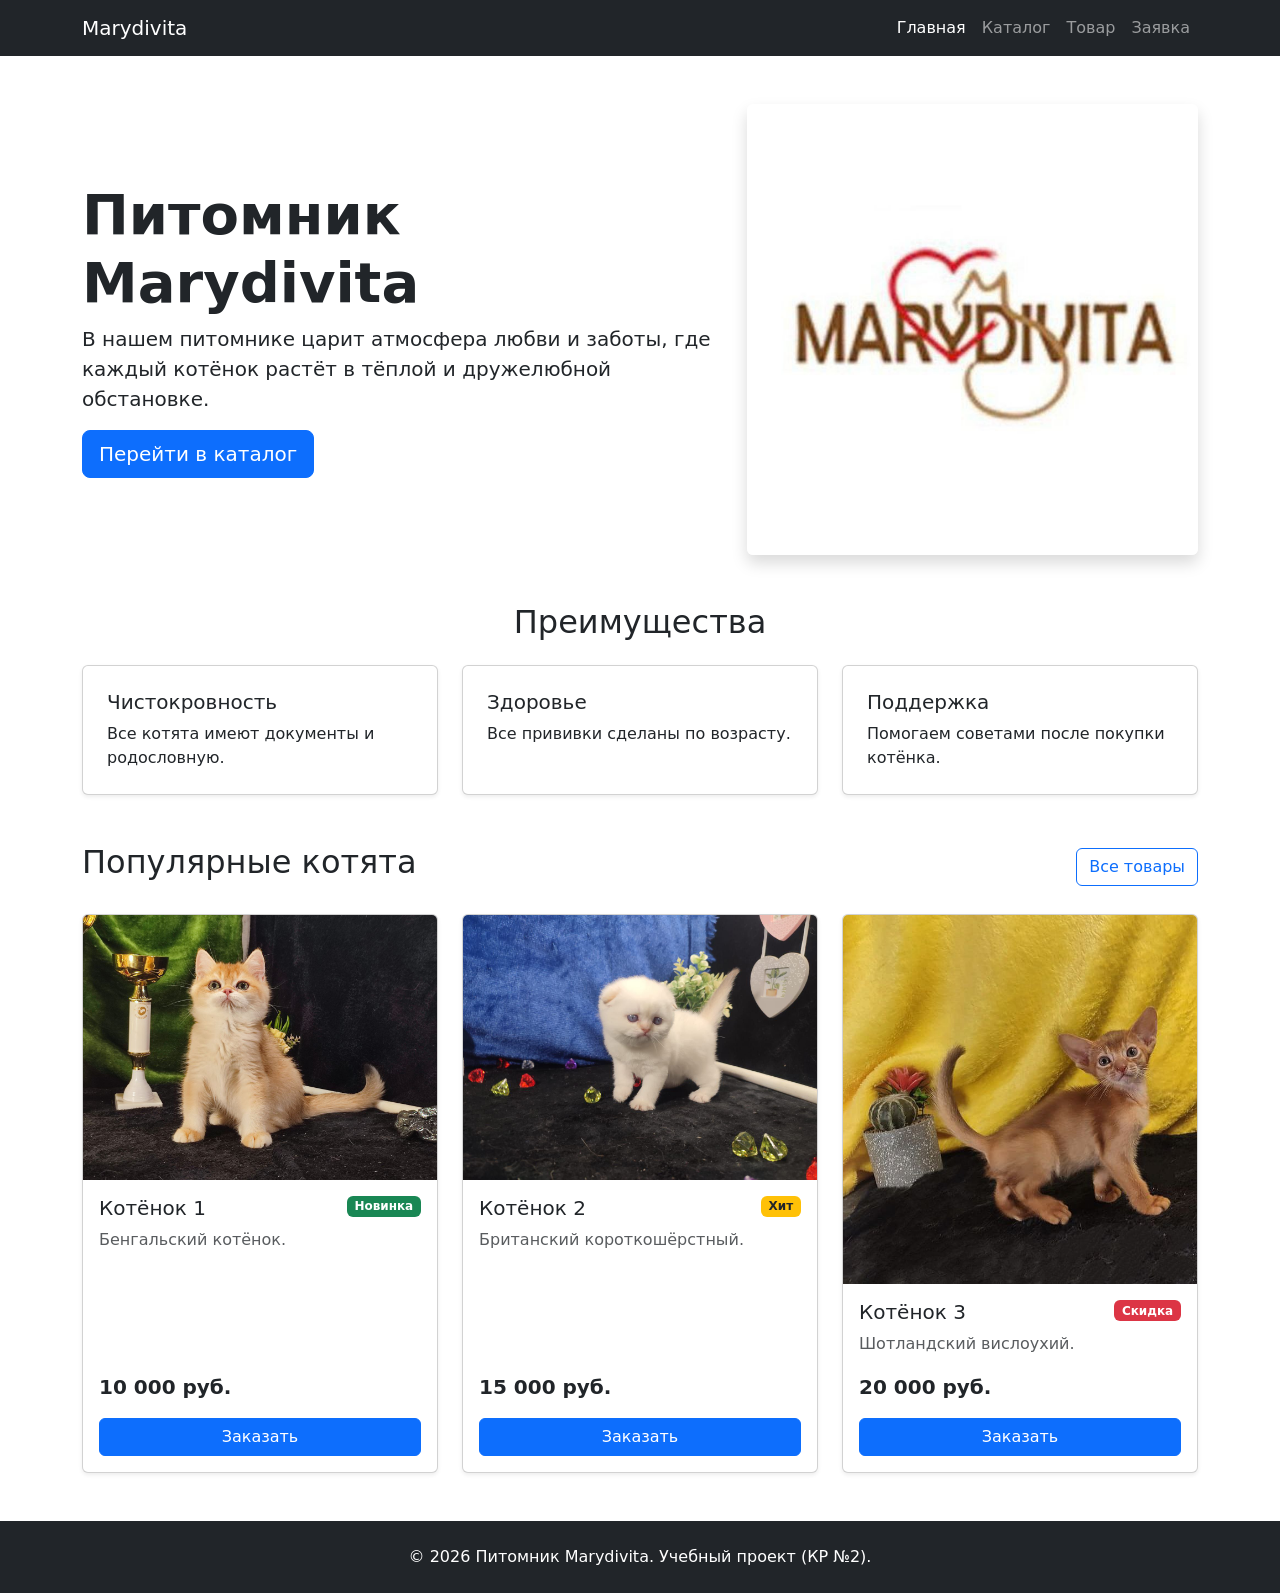
==== index.html @ 5cc083c1 "feat: create Bootstrap shop project structure" ====
<!DOCTYPE html>
<html lang="ru">
<head>
    <meta charset="UTF-8">
    <meta name="viewport" content="width=device-width, initial-scale=1.0">
    <title>Главная – Marydivita Bootstrap</title>
    <!-- Подключение Bootstrap CSS -->
    <link href="https://cdn.jsdelivr.net/npm/bootstrap@5.3.3/dist/css/bootstrap.min.css" rel="stylesheet">
    <!-- Наш custom.css -->
    <link rel="stylesheet" href="css/custom.css">
</head>
<body>

    <!-- Навигация (Navbar) -->
    <nav class="navbar navbar-expand-lg navbar-dark bg-dark">
        <div class="container">
            <a class="navbar-brand" href="index.html">Marydivita</a>
            <button class="navbar-toggler" type="button" data-bs-toggle="collapse" data-bs-target="#mainNav" aria-controls="mainNav" aria-expanded="false" aria-label="Переключить навигацию">
                <span class="navbar-toggler-icon"></span>
            </button>
            <div class="collapse navbar-collapse" id="mainNav">
                <ul class="navbar-nav ms-auto">
                    <li class="nav-item"><a class="nav-link active" href="index.html">Главная</a></li>
                    <li class="nav-item"><a class="nav-link" href="catalog.html">Каталог</a></li>
                    <li class="nav-item"><a class="nav-link" href="product.html">Товар</a></li>
                    <li class="nav-item"><a class="nav-link" href="order.html">Заявка</a></li>
                </ul>
            </div>
        </div>
    </nav>

    <!-- Hero-блок на сетке -->
    <header class="container my-5">
        <div class="row align-items-center g-4">
            <div class="col-12 col-lg-7">
                <h1 class="display-4 fw-bold text-dark">Питомник Marydivita</h1>
                <p class="lead">В нашем питомнике царит атмосфера любви и заботы, где каждый котёнок растёт в тёплой и дружелюбной обстановке.</p>
                <a href="catalog.html" class="btn btn-primary btn-lg">Перейти в каталог</a>
            </div>
            <div class="col-12 col-lg-5">
                <img src="images/hero.jpg" alt="Котёнок" class="img-fluid rounded shadow">
            </div>
        </div>
    </header>

    <!-- Преимущества (сетка) -->
    <section class="container my-5">
        <h2 class="text-center mb-4">Преимущества</h2>
        <div class="row g-4">
            <div class="col-12 col-md-4">
                <div class="card h-100 p-4 shadow-sm">
                    <h3 class="h5">Чистокровность</h3>
                    <p class="mb-0">Все котята имеют документы и родословную.</p>
                </div>
            </div>
            <div class="col-12 col-md-4">
                <div class="card h-100 p-4 shadow-sm">
                    <h3 class="h5">Здоровье</h3>
                    <p class="mb-0">Все прививки сделаны по возрасту.</p>
                </div>
            </div>
            <div class="col-12 col-md-4">
                <div class="card h-100 p-4 shadow-sm">
                    <h3 class="h5">Поддержка</h3>
                    <p class="mb-0">Помогаем советами после покупки котёнка.</p>
                </div>
            </div>
        </div>
    </section>

    <!-- Популярные товары (Карточки) -->
    <section class="container my-5" id="popular">
        <div class="d-flex justify-content-between align-items-center mb-4">
            <h2>Популярные котята</h2>
            <a href="catalog.html" class="btn btn-outline-primary">Все товары</a>
        </div>
        <div class="row g-4">
            <!-- Карточка 1 -->
            <div class="col-12 col-md-6 col-lg-4">
                <div class="card h-100 shadow-sm">
                    <img src="images/cat-1.jpg" class="card-img-top" alt="Котёнок 1">
                    <div class="card-body d-flex flex-column">
                        <div class="d-flex justify-content-between align-items-start mb-2">
                            <h5 class="card-title mb-0">Котёнок 1</h5>
                            <span class="badge bg-success">Новинка</span>
                        </div>
                        <p class="card-text text-muted">Бенгальский котёнок.</p>
                        <p class="fw-bold fs-5 mt-auto">10 000 руб.</p>
                        <button class="btn btn-primary" data-bs-toggle="modal" data-bs-target="#orderModal">Заказать</button>
                    </div>
                </div>
            </div>
            <!-- Карточка 2 -->
            <div class="col-12 col-md-6 col-lg-4">
                <div class="card h-100 shadow-sm">
                    <img src="images/cat-2.jpg" class="card-img-top" alt="Котёнок 2">
                    <div class="card-body d-flex flex-column">
                        <div class="d-flex justify-content-between align-items-start mb-2">
                            <h5 class="card-title mb-0">Котёнок 2</h5>
                            <span class="badge bg-warning text-dark">Хит</span>
                        </div>
                        <p class="card-text text-muted">Британский короткошёрстный.</p>
                        <p class="fw-bold fs-5 mt-auto">15 000 руб.</p>
                        <button class="btn btn-primary" data-bs-toggle="modal" data-bs-target="#orderModal">Заказать</button>
                    </div>
                </div>
            </div>
            <!-- Карточка 3 -->
            <div class="col-12 col-md-6 col-lg-4">
                <div class="card h-100 shadow-sm">
                    <img src="images/cat-3.jpg" class="card-img-top" alt="Котёнок 3">
                    <div class="card-body d-flex flex-column">
                        <div class="d-flex justify-content-between align-items-start mb-2">
                            <h5 class="card-title mb-0">Котёнок 3</h5>
                            <span class="badge bg-danger">Скидка</span>
                        </div>
                        <p class="card-text text-muted">Шотландский вислоухий.</p>
                        <p class="fw-bold fs-5 mt-auto">20 000 руб.</p>
                        <button class="btn btn-primary" data-bs-toggle="modal" data-bs-target="#orderModal">Заказать</button>
                    </div>
                </div>
            </div>
        </div>
    </section>

    <!-- Подвал -->
    <footer class="bg-dark text-white text-center py-4 mt-5">
        <div class="container">
            <p class="mb-0">&copy; 2026 Питомник Marydivita. Учебный проект (КР №2).</p>
        </div>
    </footer>

    <!-- Модальное окно Bootstrap (Modal) -->
    <div class="modal fade" id="orderModal" tabindex="-1" aria-labelledby="orderModalLabel" aria-hidden="true">
        <div class="modal-dialog">
            <div class="modal-content">
                <div class="modal-header">
                    <h5 class="modal-title" id="orderModalLabel">Быстрая заявка</h5>
                    <button type="button" class="btn-close" data-bs-dismiss="modal" aria-label="Закрыть"></button>
                </div>
                <div class="modal-body">
                    <div class="alert alert-info">Оставьте свои данные, и мы свяжемся с вами.</div>
                    <form>
                        <div class="mb-3">
                            <label for="modal-name" class="form-label">Имя</label>
                            <input type="text" class="form-control" id="modal-name" required>
                        </div>
                        <div class="mb-3">
                            <label for="modal-phone" class="form-label">Телефон</label>
                            <input type="tel" class="form-control" id="modal-phone" required>
                        </div>
                    </form>
                </div>
                <div class="modal-footer">
                    <button type="button" class="btn btn-secondary" data-bs-dismiss="modal">Закрыть</button>
                    <button type="button" class="btn btn-primary">Отправить</button>
                </div>
            </div>
        </div>
    </div>

    <!-- Подключение Bootstrap JS Bundle -->
    <script src="https://cdn.jsdelivr.net/npm/bootstrap@5.3.3/dist/js/bootstrap.bundle.min.js"></script>
</body>
</html>
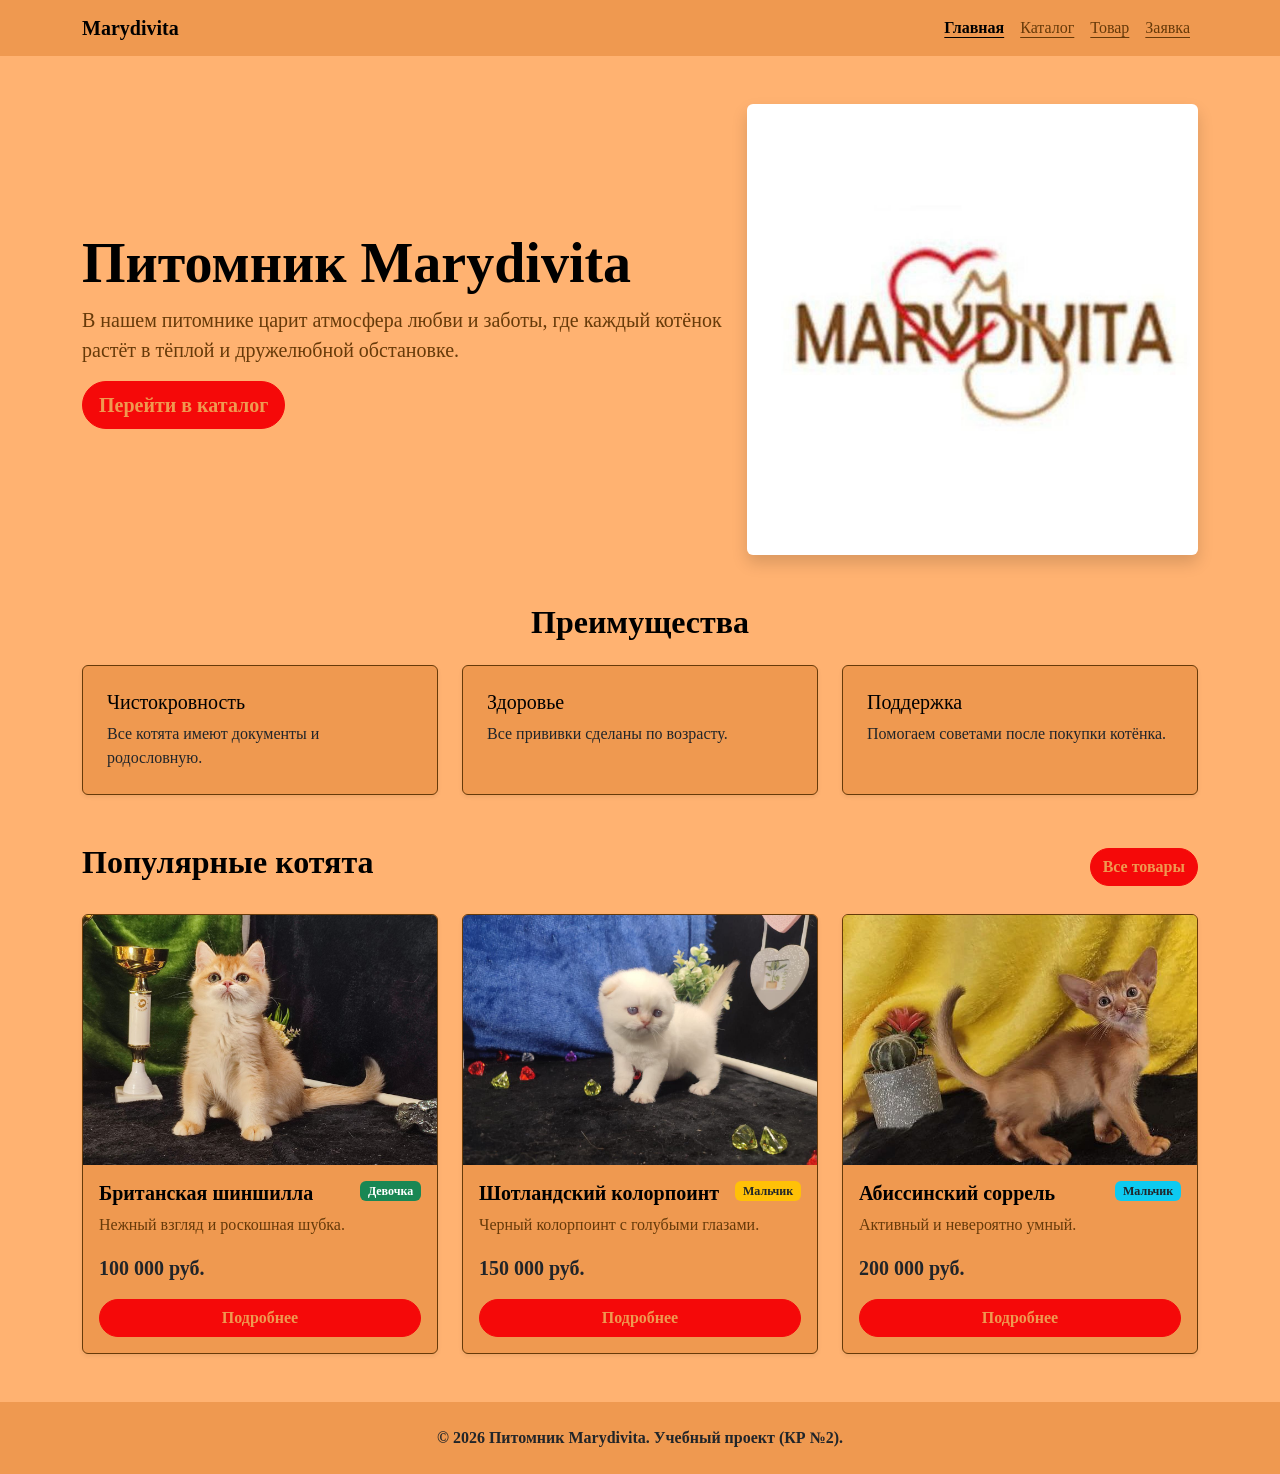
==== commit b463d863: "feat: create Bootstrap shop with 6 kittens and custom styling" ====
--- a/index.html
+++ b/index.html
@@ -4,18 +4,34 @@
     <meta charset="UTF-8">
     <meta name="viewport" content="width=device-width, initial-scale=1.0">
     <title>Главная – Marydivita Bootstrap</title>
-    <!-- Подключение Bootstrap CSS -->
+    
     <link href="https://cdn.jsdelivr.net/npm/bootstrap@5.3.3/dist/css/bootstrap.min.css" rel="stylesheet">
-    <!-- Наш custom.css -->
-    <link rel="stylesheet" href="css/custom.css">
+    <link rel="stylesheet" href="css/style.css">
+
+    <style>
+        body { background-color: #ffb271 !important; color: #673a09 !important; font-family: Georgia, "Times New Roman", serif; }
+        h1, h2, h3, h4, h5, .navbar-brand { color: #000 !important; }
+        .bg-dark { background-color: #ef9950 !important; }
+        .navbar-dark .navbar-nav .nav-link { color: #673a09 !important; text-decoration: underline; }
+        .navbar-dark .navbar-nav .nav-link.active { color: #000 !important; font-weight: bold; }
+        
+        /* Кнопки: фон красный, текст цвета шапки (#ef9950) */
+        .btn-primary { background-color: #f50909 !important; border-color: #f50909 !important; border-radius: 999px !important; color: #ef9950 !important; font-weight: bold; transition: 0.3s; }
+        .btn-primary:hover { background-color: #c40707 !important; color: #fff !important;}
+        
+        .btn-outline-primary { color: #ef9950 !important; border-color: #f50909 !important; border-radius: 999px !important; background-color: #f50909 !important; font-weight: bold; transition: 0.3s;}
+        .btn-outline-primary:hover { background-color: #c40707 !important; color: #fff !important; border-color: #c40707 !important; }
+        
+        .card { background-color: #ef9950 !important; border: 1px solid #673a09 !important; }
+        .card-text { color: #673a09 !important; }
+    </style>
 </head>
 <body>
 
-    <!-- Навигация (Navbar) -->
     <nav class="navbar navbar-expand-lg navbar-dark bg-dark">
         <div class="container">
             <a class="navbar-brand" href="index.html">Marydivita</a>
-            <button class="navbar-toggler" type="button" data-bs-toggle="collapse" data-bs-target="#mainNav" aria-controls="mainNav" aria-expanded="false" aria-label="Переключить навигацию">
+            <button class="navbar-toggler" type="button" data-bs-toggle="collapse" data-bs-target="#mainNav">
                 <span class="navbar-toggler-icon"></span>
             </button>
             <div class="collapse navbar-collapse" id="mainNav">
@@ -29,21 +45,19 @@
         </div>
     </nav>
 
-    <!-- Hero-блок на сетке -->
     <header class="container my-5">
         <div class="row align-items-center g-4">
             <div class="col-12 col-lg-7">
-                <h1 class="display-4 fw-bold text-dark">Питомник Marydivita</h1>
+                <h1 class="display-4 fw-bold">Питомник Marydivita</h1>
                 <p class="lead">В нашем питомнике царит атмосфера любви и заботы, где каждый котёнок растёт в тёплой и дружелюбной обстановке.</p>
                 <a href="catalog.html" class="btn btn-primary btn-lg">Перейти в каталог</a>
             </div>
             <div class="col-12 col-lg-5">
-                <img src="images/hero.jpg" alt="Котёнок" class="img-fluid rounded shadow">
+                <img src="images/hero.jpg" alt="Marydivita" class="img-fluid rounded shadow">
             </div>
         </div>
     </header>
 
-    <!-- Преимущества (сетка) -->
     <section class="container my-5">
         <h2 class="text-center mb-4">Преимущества</h2>
         <div class="row g-4">
@@ -68,98 +82,65 @@
         </div>
     </section>
 
-    <!-- Популярные товары (Карточки) -->
+    <!-- Популярные котята (первые 3) -->
     <section class="container my-5" id="popular">
         <div class="d-flex justify-content-between align-items-center mb-4">
             <h2>Популярные котята</h2>
             <a href="catalog.html" class="btn btn-outline-primary">Все товары</a>
         </div>
         <div class="row g-4">
-            <!-- Карточка 1 -->
+            <!-- 1 -->
             <div class="col-12 col-md-6 col-lg-4">
                 <div class="card h-100 shadow-sm">
-                    <img src="images/cat-1.jpg" class="card-img-top" alt="Котёнок 1">
+                    <img src="images/cat-1.jpg" class="card-img-top" alt="Британская шиншилла" style="height: 250px; object-fit: cover;">
                     <div class="card-body d-flex flex-column">
                         <div class="d-flex justify-content-between align-items-start mb-2">
-                            <h5 class="card-title mb-0">Котёнок 1</h5>
-                            <span class="badge bg-success">Новинка</span>
+                            <h5 class="card-title mb-0">Британская шиншилла</h5>
+                            <span class="badge bg-success">Девочка</span>
                         </div>
-                        <p class="card-text text-muted">Бенгальский котёнок.</p>
-                        <p class="fw-bold fs-5 mt-auto">10 000 руб.</p>
-                        <button class="btn btn-primary" data-bs-toggle="modal" data-bs-target="#orderModal">Заказать</button>
+                        <p class="card-text">Нежный взгляд и роскошная шубка.</p>
+                        <p class="fw-bold fs-5 mt-auto">100 000 руб.</p>
+                        <a href="product.html" class="btn btn-primary">Подробнее</a>
                     </div>
                 </div>
             </div>
-            <!-- Карточка 2 -->
+            <!-- 2 -->
             <div class="col-12 col-md-6 col-lg-4">
                 <div class="card h-100 shadow-sm">
-                    <img src="images/cat-2.jpg" class="card-img-top" alt="Котёнок 2">
+                    <img src="images/cat-2.jpg" class="card-img-top" alt="Шотландский колорпоинт" style="height: 250px; object-fit: cover;">
                     <div class="card-body d-flex flex-column">
                         <div class="d-flex justify-content-between align-items-start mb-2">
-                            <h5 class="card-title mb-0">Котёнок 2</h5>
-                            <span class="badge bg-warning text-dark">Хит</span>
+                            <h5 class="card-title mb-0">Шотландский колорпоинт</h5>
+                            <span class="badge bg-warning text-dark">Мальчик</span>
                         </div>
-                        <p class="card-text text-muted">Британский короткошёрстный.</p>
-                        <p class="fw-bold fs-5 mt-auto">15 000 руб.</p>
-                        <button class="btn btn-primary" data-bs-toggle="modal" data-bs-target="#orderModal">Заказать</button>
+                        <p class="card-text">Черный колорпоинт с голубыми глазами.</p>
+                        <p class="fw-bold fs-5 mt-auto">150 000 руб.</p>
+                        <a href="product-2.html" class="btn btn-primary">Подробнее</a>
                     </div>
                 </div>
             </div>
-            <!-- Карточка 3 -->
+            <!-- 3 -->
             <div class="col-12 col-md-6 col-lg-4">
                 <div class="card h-100 shadow-sm">
-                    <img src="images/cat-3.jpg" class="card-img-top" alt="Котёнок 3">
+                    <img src="images/cat-3.jpg" class="card-img-top" alt="Абиссинский соррель" style="height: 250px; object-fit: cover;">
                     <div class="card-body d-flex flex-column">
                         <div class="d-flex justify-content-between align-items-start mb-2">
-                            <h5 class="card-title mb-0">Котёнок 3</h5>
-                            <span class="badge bg-danger">Скидка</span>
+                            <h5 class="card-title mb-0">Абиссинский соррель</h5>
+                            <span class="badge bg-info text-dark">Мальчик</span>
                         </div>
-                        <p class="card-text text-muted">Шотландский вислоухий.</p>
-                        <p class="fw-bold fs-5 mt-auto">20 000 руб.</p>
-                        <button class="btn btn-primary" data-bs-toggle="modal" data-bs-target="#orderModal">Заказать</button>
+                        <p class="card-text">Активный и невероятно умный.</p>
+                        <p class="fw-bold fs-5 mt-auto">200 000 руб.</p>
+                        <a href="product-3.html" class="btn btn-primary">Подробнее</a>
                     </div>
                 </div>
             </div>
         </div>
     </section>
 
-    <!-- Подвал -->
-    <footer class="bg-dark text-white text-center py-4 mt-5">
-        <div class="container">
-            <p class="mb-0">&copy; 2026 Питомник Marydivita. Учебный проект (КР №2).</p>
-        </div>
+    <footer class="bg-dark text-center py-4 mt-5">
+        <p class="mb-0 text-dark fw-bold">&copy; 2026 Питомник Marydivita. Учебный проект (КР №2).</p>
     </footer>
 
-    <!-- Модальное окно Bootstrap (Modal) -->
-    <div class="modal fade" id="orderModal" tabindex="-1" aria-labelledby="orderModalLabel" aria-hidden="true">
-        <div class="modal-dialog">
-            <div class="modal-content">
-                <div class="modal-header">
-                    <h5 class="modal-title" id="orderModalLabel">Быстрая заявка</h5>
-                    <button type="button" class="btn-close" data-bs-dismiss="modal" aria-label="Закрыть"></button>
-                </div>
-                <div class="modal-body">
-                    <div class="alert alert-info">Оставьте свои данные, и мы свяжемся с вами.</div>
-                    <form>
-                        <div class="mb-3">
-                            <label for="modal-name" class="form-label">Имя</label>
-                            <input type="text" class="form-control" id="modal-name" required>
-                        </div>
-                        <div class="mb-3">
-                            <label for="modal-phone" class="form-label">Телефон</label>
-                            <input type="tel" class="form-control" id="modal-phone" required>
-                        </div>
-                    </form>
-                </div>
-                <div class="modal-footer">
-                    <button type="button" class="btn btn-secondary" data-bs-dismiss="modal">Закрыть</button>
-                    <button type="button" class="btn btn-primary">Отправить</button>
-                </div>
-            </div>
-        </div>
-    </div>
-
-    <!-- Подключение Bootstrap JS Bundle -->
     <script src="https://cdn.jsdelivr.net/npm/bootstrap@5.3.3/dist/js/bootstrap.bundle.min.js"></script>
 </body>
 </html>
--- a/css/style.css
+++ b/css/style.css
@@ -0,0 +1,108 @@
+/* =========================================
+   Фирменные стили Marydivita поверх Bootstrap
+   ========================================= */
+
+:root {
+    --md-bg: #ffb271;          /* Оранжевый фон страницы */
+    --md-surface: #ef9950;     /* Цвет шапки, подвала и карточек */
+    --md-text: #673a09;        /* Коричневый текст */
+    --md-primary: #f50909;     /* Красный акцент (кнопки) */
+    --md-primary-dark: #c40707;
+}
+
+/* 1. Общие стили страницы */
+body {
+    background-color: var(--md-bg) !important; /* Перебиваем белый фон Bootstrap */
+    color: var(--md-text);
+    font-family: Georgia, "Times New Roman", serif;
+}
+
+h1, h2, h3, h4, h5, .navbar-brand {
+    color: #000 !important; /* Черные заголовки как в КР1 */
+    font-weight: bold;
+}
+
+/* 2. Шапка и подвал (делаем их оранжевыми) */
+.bg-dark {
+    background-color: var(--md-surface) !important;
+}
+.navbar-dark .navbar-nav .nav-link {
+    color: var(--md-text) !important;
+    text-decoration: underline;
+    text-decoration-thickness: 3px;
+    text-underline-offset: 4px;
+}
+.navbar-dark .navbar-nav .nav-link:hover,
+.navbar-dark .navbar-nav .nav-link.active {
+    color: #000 !important;
+}
+.navbar-brand {
+    color: #000 !important;
+}
+
+/* 3. Кнопки */
+.btn-primary {
+    background-color: var(--md-primary) !important;
+    border-color: var(--md-primary) !important;
+    border-radius: 999px !important; /* Круглые кнопки */
+    color: white !important;
+}
+.btn-primary:hover {
+    background-color: var(--md-primary-dark) !important;
+}
+.btn-outline-primary {
+    color: var(--md-primary) !important;
+    border-color: var(--md-primary) !important;
+    border-radius: 999px !important;
+}
+.btn-outline-primary:hover {
+    background-color: var(--md-primary) !important;
+    color: white !important;
+}
+
+/* 4. Карточки товаров */
+.card {
+    background-color: var(--md-surface) !important;
+    border: 1px solid var(--md-text) !important;
+}
+.card-text {
+    color: var(--md-text) !important;
+}
+.card-img-top {
+    height: 200px;
+    object-fit: cover;
+}
+
+/* 5. Alert (сообщения) */
+.alert-info, .alert-warning {
+    background-color: #ffd0a0;
+    color: var(--md-text);
+    border-color: var(--md-text);
+}
+
+/* 6. Формы и Аккордеон */
+.form-control, .form-select {
+    background-color: transparent;
+    border: none;
+    border-bottom: 1px solid var(--md-text);
+    border-radius: 0;
+    color: var(--md-text);
+}
+.form-control:focus, .form-select:focus {
+    box-shadow: none;
+    border-bottom: 2px solid var(--md-primary);
+}
+.accordion-button {
+    background-color: var(--md-surface);
+    color: var(--md-text);
+}
+.accordion-button:not(.collapsed) {
+    background-color: #e68a3c;
+    color: var(--md-text);
+}
+
+/* 7. Модальное окно */
+.modal-content {
+    background-color: #ffd0a0;
+    color: var(--md-text);
+}
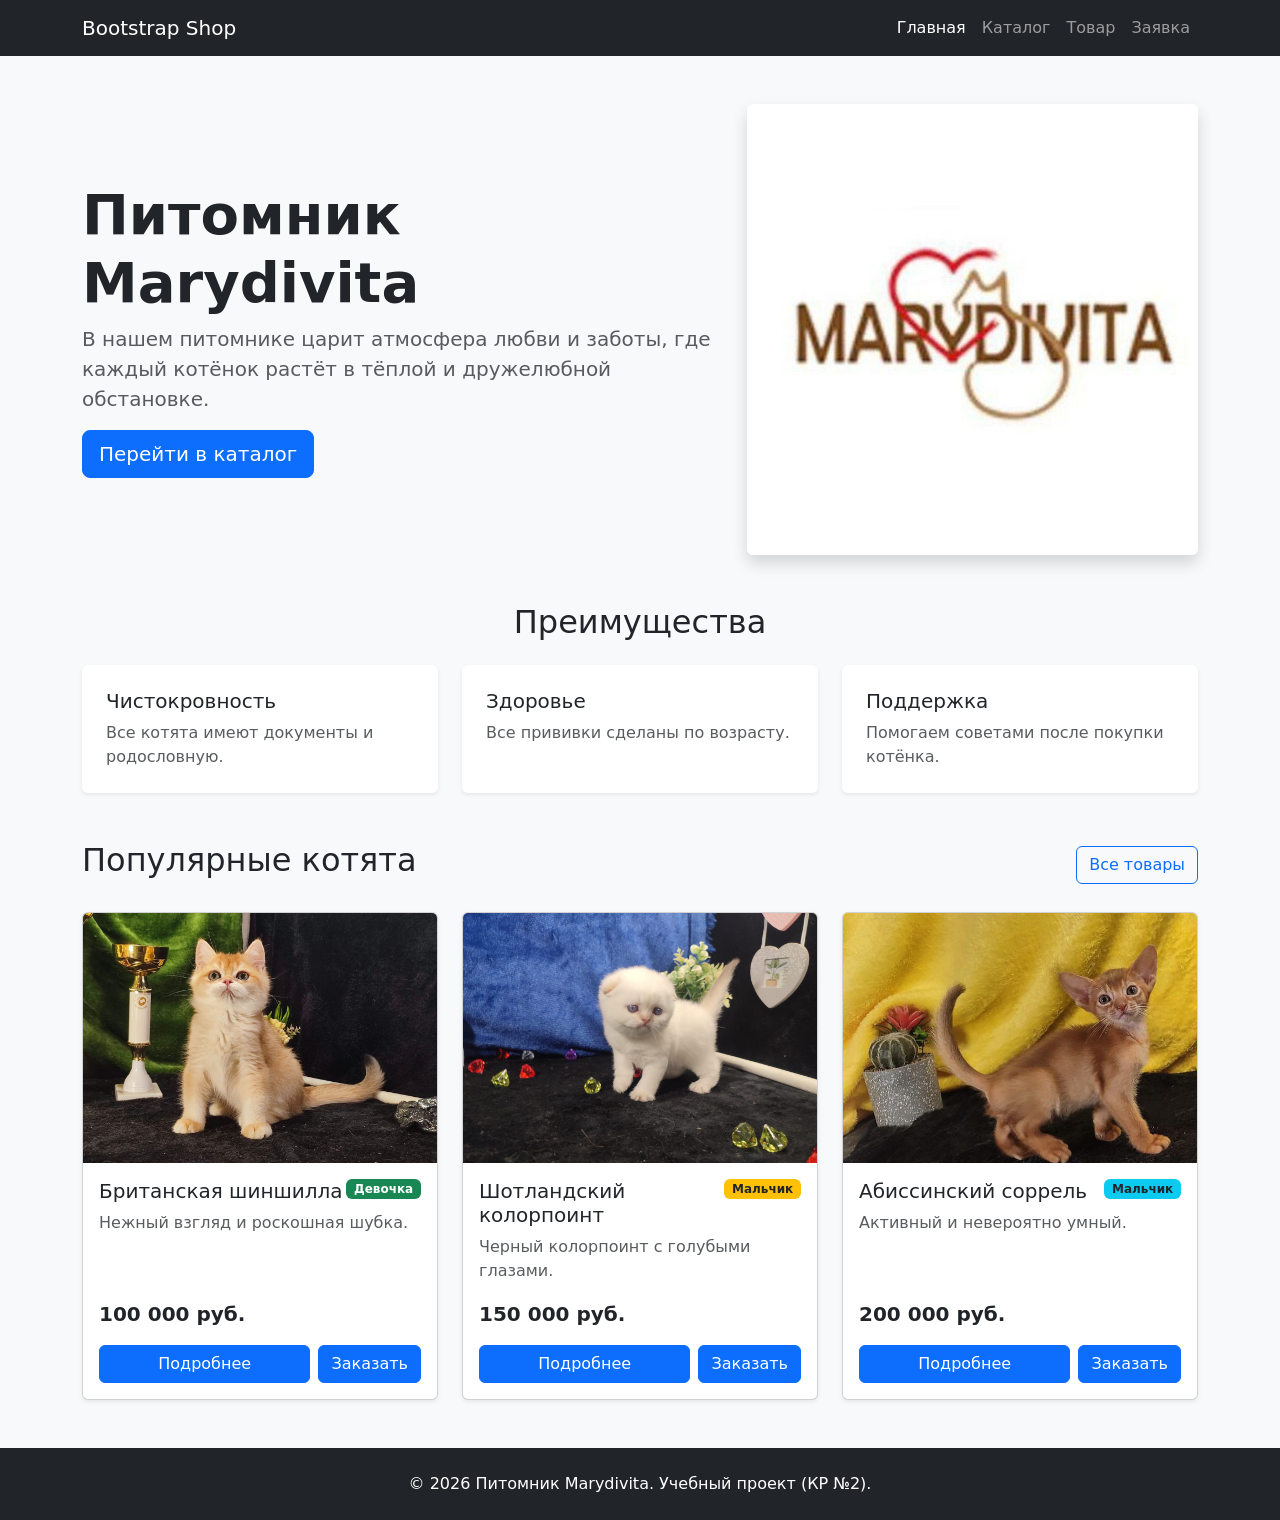
==== commit 3a048549: "fix: update product pages, standard bootstrap styles and order links" ====
--- a/index.html
+++ b/index.html
@@ -3,34 +3,15 @@
 <head>
     <meta charset="UTF-8">
     <meta name="viewport" content="width=device-width, initial-scale=1.0">
-    <title>Главная – Marydivita Bootstrap</title>
+    <title>Главная – Bootstrap Shop</title>
     
     <link href="https://cdn.jsdelivr.net/npm/bootstrap@5.3.3/dist/css/bootstrap.min.css" rel="stylesheet">
-    <link rel="stylesheet" href="css/style.css">
-
-    <style>
-        body { background-color: #ffb271 !important; color: #673a09 !important; font-family: Georgia, "Times New Roman", serif; }
-        h1, h2, h3, h4, h5, .navbar-brand { color: #000 !important; }
-        .bg-dark { background-color: #ef9950 !important; }
-        .navbar-dark .navbar-nav .nav-link { color: #673a09 !important; text-decoration: underline; }
-        .navbar-dark .navbar-nav .nav-link.active { color: #000 !important; font-weight: bold; }
-        
-        /* Кнопки: фон красный, текст цвета шапки (#ef9950) */
-        .btn-primary { background-color: #f50909 !important; border-color: #f50909 !important; border-radius: 999px !important; color: #ef9950 !important; font-weight: bold; transition: 0.3s; }
-        .btn-primary:hover { background-color: #c40707 !important; color: #fff !important;}
-        
-        .btn-outline-primary { color: #ef9950 !important; border-color: #f50909 !important; border-radius: 999px !important; background-color: #f50909 !important; font-weight: bold; transition: 0.3s;}
-        .btn-outline-primary:hover { background-color: #c40707 !important; color: #fff !important; border-color: #c40707 !important; }
-        
-        .card { background-color: #ef9950 !important; border: 1px solid #673a09 !important; }
-        .card-text { color: #673a09 !important; }
-    </style>
 </head>
-<body>
+<body class="bg-light">
 
     <nav class="navbar navbar-expand-lg navbar-dark bg-dark">
         <div class="container">
-            <a class="navbar-brand" href="index.html">Marydivita</a>
+            <a class="navbar-brand" href="index.html">Bootstrap Shop</a>
             <button class="navbar-toggler" type="button" data-bs-toggle="collapse" data-bs-target="#mainNav">
                 <span class="navbar-toggler-icon"></span>
             </button>
@@ -49,7 +30,7 @@
         <div class="row align-items-center g-4">
             <div class="col-12 col-lg-7">
                 <h1 class="display-4 fw-bold">Питомник Marydivita</h1>
-                <p class="lead">В нашем питомнике царит атмосфера любви и заботы, где каждый котёнок растёт в тёплой и дружелюбной обстановке.</p>
+                <p class="lead text-muted">В нашем питомнике царит атмосфера любви и заботы, где каждый котёнок растёт в тёплой и дружелюбной обстановке.</p>
                 <a href="catalog.html" class="btn btn-primary btn-lg">Перейти в каталог</a>
             </div>
             <div class="col-12 col-lg-5">
@@ -62,27 +43,26 @@
         <h2 class="text-center mb-4">Преимущества</h2>
         <div class="row g-4">
             <div class="col-12 col-md-4">
-                <div class="card h-100 p-4 shadow-sm">
+                <div class="card h-100 p-4 shadow-sm border-0 bg-white">
                     <h3 class="h5">Чистокровность</h3>
-                    <p class="mb-0">Все котята имеют документы и родословную.</p>
+                    <p class="mb-0 text-muted">Все котята имеют документы и родословную.</p>
                 </div>
             </div>
             <div class="col-12 col-md-4">
-                <div class="card h-100 p-4 shadow-sm">
+                <div class="card h-100 p-4 shadow-sm border-0 bg-white">
                     <h3 class="h5">Здоровье</h3>
-                    <p class="mb-0">Все прививки сделаны по возрасту.</p>
+                    <p class="mb-0 text-muted">Все прививки сделаны по возрасту.</p>
                 </div>
             </div>
             <div class="col-12 col-md-4">
-                <div class="card h-100 p-4 shadow-sm">
+                <div class="card h-100 p-4 shadow-sm border-0 bg-white">
                     <h3 class="h5">Поддержка</h3>
-                    <p class="mb-0">Помогаем советами после покупки котёнка.</p>
+                    <p class="mb-0 text-muted">Помогаем советами после покупки котёнка.</p>
                 </div>
             </div>
         </div>
     </section>
 
-    <!-- Популярные котята (первые 3) -->
     <section class="container my-5" id="popular">
         <div class="d-flex justify-content-between align-items-center mb-4">
             <h2>Популярные котята</h2>
@@ -98,9 +78,12 @@
                             <h5 class="card-title mb-0">Британская шиншилла</h5>
                             <span class="badge bg-success">Девочка</span>
                         </div>
-                        <p class="card-text">Нежный взгляд и роскошная шубка.</p>
+                        <p class="card-text text-muted">Нежный взгляд и роскошная шубка.</p>
                         <p class="fw-bold fs-5 mt-auto">100 000 руб.</p>
-                        <a href="product.html" class="btn btn-primary">Подробнее</a>
+                        <div class="d-flex gap-2">
+                            <a href="product.html" class="btn btn-primary flex-grow-1">Подробнее</a>
+                            <button class="btn btn-primary" data-bs-toggle="modal" data-bs-target="#orderModal" onclick="setProduct('Британская шиншилла')">Заказать</button>
+                        </div>
                     </div>
                 </div>
             </div>
@@ -113,9 +96,12 @@
                             <h5 class="card-title mb-0">Шотландский колорпоинт</h5>
                             <span class="badge bg-warning text-dark">Мальчик</span>
                         </div>
-                        <p class="card-text">Черный колорпоинт с голубыми глазами.</p>
+                        <p class="card-text text-muted">Черный колорпоинт с голубыми глазами.</p>
                         <p class="fw-bold fs-5 mt-auto">150 000 руб.</p>
-                        <a href="product-2.html" class="btn btn-primary">Подробнее</a>
+                        <div class="d-flex gap-2">
+                            <a href="product-2.html" class="btn btn-primary flex-grow-1">Подробнее</a>
+                            <button class="btn btn-primary" data-bs-toggle="modal" data-bs-target="#orderModal" onclick="setProduct('Шотландский колорпоинт')">Заказать</button>
+                        </div>
                     </div>
                 </div>
             </div>
@@ -128,19 +114,59 @@
                             <h5 class="card-title mb-0">Абиссинский соррель</h5>
                             <span class="badge bg-info text-dark">Мальчик</span>
                         </div>
-                        <p class="card-text">Активный и невероятно умный.</p>
+                        <p class="card-text text-muted">Активный и невероятно умный.</p>
                         <p class="fw-bold fs-5 mt-auto">200 000 руб.</p>
-                        <a href="product-3.html" class="btn btn-primary">Подробнее</a>
+                        <div class="d-flex gap-2">
+                            <a href="product-3.html" class="btn btn-primary flex-grow-1">Подробнее</a>
+                            <button class="btn btn-primary" data-bs-toggle="modal" data-bs-target="#orderModal" onclick="setProduct('Абиссинский соррель')">Заказать</button>
+                        </div>
                     </div>
                 </div>
             </div>
         </div>
     </section>
 
-    <footer class="bg-dark text-center py-4 mt-5">
-        <p class="mb-0 text-dark fw-bold">&copy; 2026 Питомник Marydivita. Учебный проект (КР №2).</p>
+    <footer class="bg-dark text-white text-center py-4 mt-5">
+        <p class="mb-0">&copy; 2026 Питомник Marydivita. Учебный проект (КР №2).</p>
     </footer>
 
+    <!-- Модальное окно -->
+    <div class="modal fade" id="orderModal" tabindex="-1" aria-labelledby="orderModalLabel" aria-hidden="true">
+        <div class="modal-dialog">
+            <div class="modal-content">
+                <div class="modal-header">
+                    <h5 class="modal-title" id="orderModalLabel">Быстрая заявка</h5>
+                    <button type="button" class="btn-close" data-bs-dismiss="modal" aria-label="Закрыть"></button>
+                </div>
+                <div class="modal-body">
+                    <form>
+                        <div class="mb-3">
+                            <label for="modal-cat-name" class="form-label">Выбранный котёнок</label>
+                            <input type="text" class="form-control" id="modal-cat-name" readonly>
+                        </div>
+                        <div class="mb-3">
+                            <label for="modal-name" class="form-label">Ваше имя</label>
+                            <input type="text" class="form-control" id="modal-name" required>
+                        </div>
+                        <div class="mb-3">
+                            <label for="modal-phone" class="form-label">Телефон</label>
+                            <input type="tel" class="form-control" id="modal-phone" required>
+                        </div>
+                    </form>
+                </div>
+                <div class="modal-footer">
+                    <button type="button" class="btn btn-secondary" data-bs-dismiss="modal">Закрыть</button>
+                    <button type="button" class="btn btn-primary">Отправить</button>
+                </div>
+            </div>
+        </div>
+    </div>
+
     <script src="https://cdn.jsdelivr.net/npm/bootstrap@5.3.3/dist/js/bootstrap.bundle.min.js"></script>
+    <script>
+        function setProduct(name) {
+            document.getElementById('modal-cat-name').value = name;
+        }
+    </script>
 </body>
 </html>
